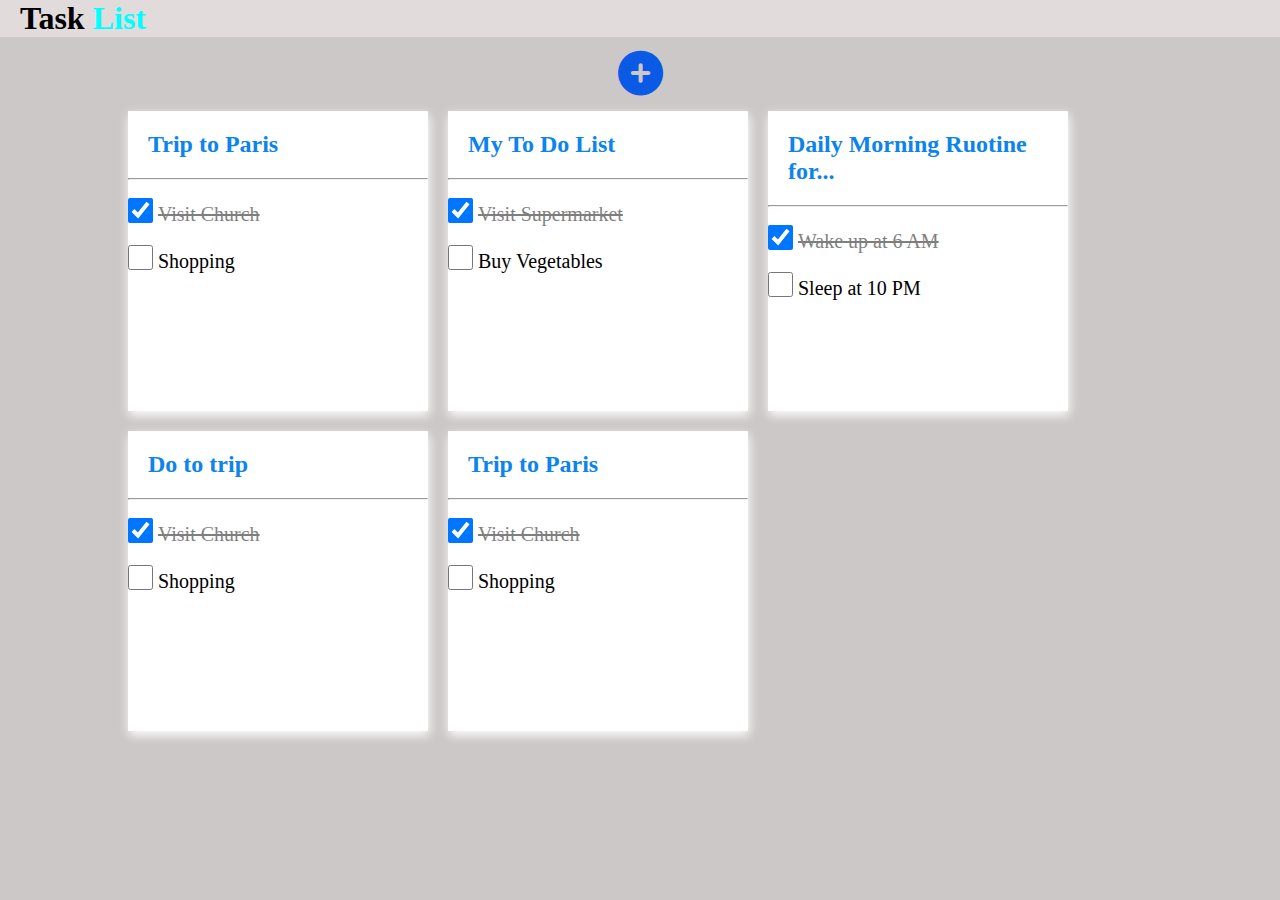
==== index.html @ de56c839 "obile-view" ====
<!DOCTYPE html>
<html lang="en">
<head>
    <meta charset="UTF-8">
    <meta name="viewport" content="width=device-width, initial-scale=1.0">
    <link rel="stylesheet" href="https://cdnjs.cloudflare.com/ajax/libs/font-awesome/6.4.0/css/all.min.css">
    <link rel="stylesheet" href="./style.css">
    <title>Document</title>
</head>
<body>
    <a href="./page2.html">
    <div class="containt">
    <div class="nav"><h1>Task <span>List</span></h1></div>
    <div class="pluse"><a href="./page2.html"><i class="fa-solid fa-circle-plus fa-xl" style="color: #0a5ae6;"></i></a></div>
    <div class="main">
    <div class="container">
        <div class="box">
            <h2>Trip to Paris</h2><hr><br>
            <input type="checkbox" checked>
            <label class="line-throgh" for="">Visit Church</label><br><br>
            <input type="checkbox">
            <label for="">Shopping</label>
        </div>
        <div class="box"><h2>My To Do List</h2><hr><br>
            <input type="checkbox" checked>
            <label class="line-throgh" for="">Visit Supermarket</label><br><br>
            <input type="checkbox">
            <label for="">Buy Vegetables</label></div>
        <div class="box"><h2>Daily Morning Ruotine for...</h2><hr><br>
            <input type="checkbox" checked>
            <label class="line-throgh" for="">Wake up at 6 AM</label><br><br>
            <input type="checkbox">
            <label for="">Sleep at 10 PM</label></div>
        <div class="box"><h2>Do to trip</h2><hr><br>
            <input type="checkbox" checked>
            <label class="line-throgh" for="">Visit Church</label><br><br>
            <input type="checkbox">
            <label for="">Shopping</label></div>
        <div class="box"><h2>Trip to Paris</h2><hr><br>
            <input type="checkbox" checked>
            <label class="line-throgh" for="">Visit Church</label><br><br>
            <input type="checkbox">
            <label for="">Shopping</label>
        </div>
    </div>
</div>
</a>
</body>
</html>
---- style.css ----
*{
    margin: 0;
    padding: 0;
    box-sizing: border-box;
}
body{
    background-color: rgb(205, 200, 200);
}
.containt{
    width: 100%;
    height: 750px;
}
.nav{
    width:100%;
    background-color: rgb(225, 219, 219);
}
span{
    color: aqua;
}
h1{
    padding-left: 20px;
}
.pluse{
    display: flex;
    justify-content: center;
    padding: 20px;
    font-size: 30px;
}
.main{
    width:100%;
    height: 600px;
    display: flex;
    justify-content: center;
    
}
.container{
    width: 80%;
    height: 500px;
    display: flex;
    flex-wrap: wrap; 
    gap: 20px;
    
}
.box{
    width: 300px;
    height: 300px;
    background-color: white;
    box-shadow: 1px 4px 10px white;
}
h2{
    padding: 20px;
    color: rgb(13, 132, 235);
}
label{
    font-size: 20px;
    position: absolute;
    margin-top: 5px;
    margin-left: 5px;
}
input{
    width: 25px;
    height: 25px;
}
.line-throgh{
    opacity: 50%;
    position: absolute;
    text-decoration: line-through;
    font-size: 20px;
    margin-top: 5px;
    margin-left: 5px;
}
.item-opa{
    width: 100%;
    height: 750px;
    background-color: black;
    position: absolute;
    margin: 0px;
    padding: 0px;
    opacity: 50%;
}
.item-opasity{
    width: 100%;
    height: 580px;
    filter: opacity(50%);
    background-color: black;
    margin: 0;
    padding: 0;

}
.page2{
    width: 300px;
    height: 300px;
    position: absolute;
    background-color: white;
    border-radius: 10px;
    top: 300px;
    left:448px
}
.text1{
    width: 100%;
    height: 40px;
    padding-left: 30px;
    margin-top: 30px;
}
.addnewtask{
    display: flex;
    justify-content: space-between;
    padding: 15px;
    font-size: 20px;
    font-weight: bold;
    font-family: 'Courier New', Courier, monospace;
}
.addtask{
    width: 150px;
    height: 50px;
    display: flex;
    position: absolute;
    justify-content: center;
    align-items: center;
    right: 10px;
    bottom: 10px;
    color: white;
    background-color: rgba(11, 82, 225, 0.899);
}
a{
    text-decoration: none;
    color: black;
}
.page3box{
    border-radius: 10px;
    width: 300px;
    height: 300px;
    background-color: white;
    box-shadow: 1px 4px 10px white;
}

.page3{
    width: 300px;
    height: 300px;
    position: absolute;
    border-radius: 20px;
    background-color: white;
    top: 100px;
    left: 448px
}
.parent2{
    width: 270px;
    position: absolute;
   display: flex;
   justify-content: space-between;
   left: 448px;
   top: 60px;
}
.size{
    font-size: 30px;
    padding-left: 120px;
}
.page3opasity{
    width: 100%;
    height: 0px;
}
@media screen and (min-width:250px) and (max-width:800px){
   .main{
    flex-direction: column;
   }
   .container{
    margin-left: 30px;
   }
   .page2{
    margin-left: -418px;

   }
   .item-opa{
    height:1800px;
   }
   .item-opasity{
    height: 752px;
   }
   .parent2{
    margin-top: 180px;
    margin-left: -400px;
   }
   .page3{
    margin-top: 180px;
    margin-left: -418px;
    }
}
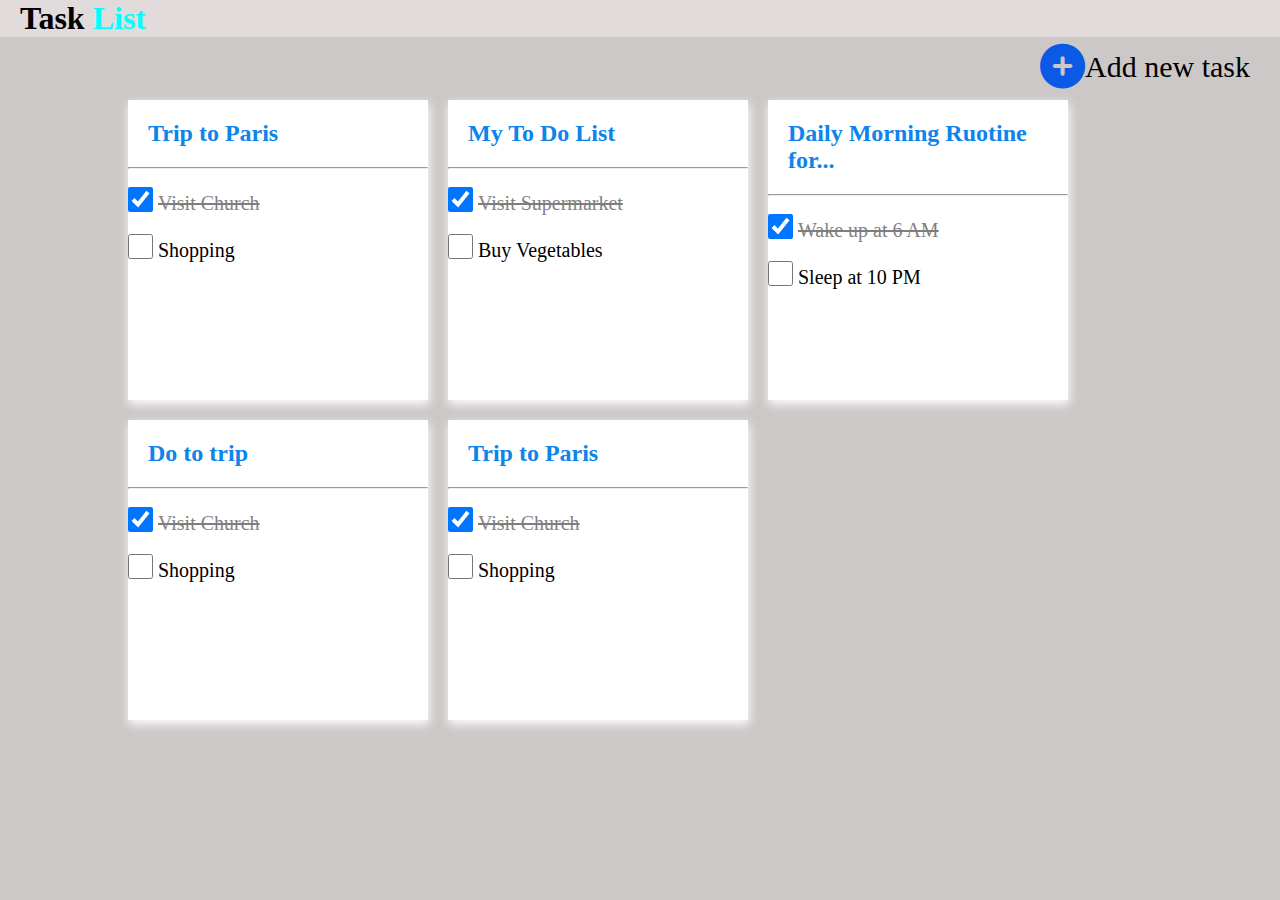
==== commit 6196dd4d: "mobile" ====
--- a/index.html
+++ b/index.html
@@ -8,14 +8,13 @@
     <title>Document</title>
 </head>
 <body>
-    <a href="./page2.html">
     <div class="containt">
     <div class="nav"><h1>Task <span>List</span></h1></div>
-    <div class="pluse"><a href="./page2.html"><i class="fa-solid fa-circle-plus fa-xl" style="color: #0a5ae6;"></i></a></div>
+    <div class="pluse"><a href="./page2.html"><i class="fa-solid fa-circle-plus fa-xl" style="color: #0a5ae6;"></i><span class="hide">Add new task</span></a></div>
     <div class="main">
     <div class="container">
         <div class="box">
-            <h2>Trip to Paris</h2><hr><br>
+            <a href="./page3.html"><h2>Trip to Paris</h2></a><hr><br>
             <input type="checkbox" checked>
             <label class="line-throgh" for="">Visit Church</label><br><br>
             <input type="checkbox">
@@ -44,6 +43,5 @@
         </div>
     </div>
 </div>
-</a>
 </body>
 </html>--- a/style.css
+++ b/style.css
@@ -7,6 +7,7 @@
     background-color: rgb(205, 200, 200);
 }
 .containt{
+    position: absolute;
     width: 100%;
     height: 750px;
 }
@@ -21,10 +22,13 @@
     padding-left: 20px;
 }
 .pluse{
-    display: flex;
-    justify-content: center;
-    padding: 20px;
+    position: absolute;
+    top: 50px;
+    right: 30px;
     font-size: 30px;
+}
+.hide{
+    color: black;
 }
 .main{
     width:100%;
@@ -36,6 +40,8 @@
 .container{
     width: 80%;
     height: 500px;
+    position: absolute;
+    top: 100px;
     display: flex;
     flex-wrap: wrap; 
     gap: 20px;
@@ -70,7 +76,7 @@
     margin-left: 5px;
 }
 .item-opa{
-    width: 100%;
+    width: 100%; 
     height: 750px;
     background-color: black;
     position: absolute;
@@ -80,12 +86,11 @@
 }
 .item-opasity{
     width: 100%;
-    height: 580px;
+    height: 766px;
     filter: opacity(50%);
     background-color: black;
     margin: 0;
     padding: 0;
-
 }
 .page2{
     width: 300px;
@@ -144,16 +149,27 @@
     left: 448px
 }
 .parent2{
-    width: 270px;
+    width: 100%;
     position: absolute;
    display: flex;
    justify-content: space-between;
-   left: 448px;
-   top: 60px;
+   padding: 40px;
+   top: 20px;
+}
+.hide1{
+    color: black;
+    padding-left: 6px;
+    top: 5px;
+    font-size: 20px;
 }
 .size{
     font-size: 30px;
-    padding-left: 120px;
+    padding-right: 10px;
+    
+}
+.newhide1{
+    color: black;
+    font-size: 20px;
 }
 .page3opasity{
     width: 100%;
@@ -164,26 +180,40 @@
     flex-direction: column;
    }
    .container{
-    margin-left: 30px;
+    margin-left: 60px;
    }
    .page2{
-    margin-left: -418px;
-
-   }
+    left: 60px;
+}
+.hide1{
+    display: none;
+}
    .item-opa{
     height:1800px;
    }
    .item-opasity{
-    height: 752px;
-   }
-   .parent2{
+    height: 800px;
+   }
+.parent2{
+    display: flex;
+    margin-top: 170px;  
+   }
+.pluse{
+    left: 175px;
+}
+.hide{
+    display: none;
+}
+   .newhide1{
+    position: absolute;
+    display: none;
+   }
+.page3{
     margin-top: 180px;
-    margin-left: -400px;
-   }
-   .page3{
-    margin-top: 180px;
-    margin-left: -418px;
-    }
-}
-
-
+    left: 70px;
+}
+
+    
+}
+
+
